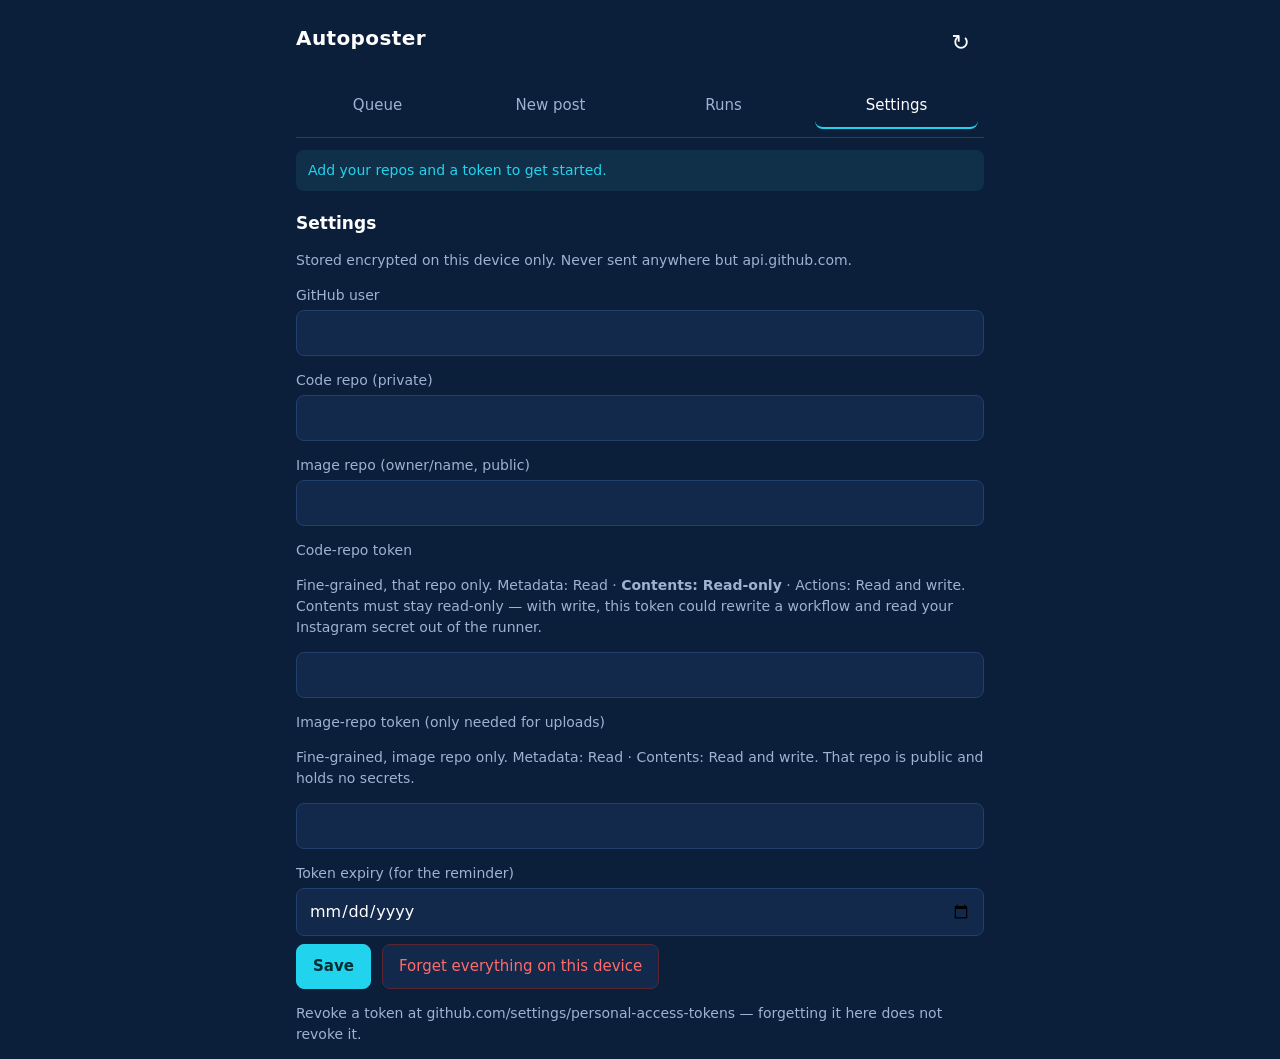
==== docs/index.html @ 4c0acfe0 "Add the operator app A static page that drives the Instagram pipeline from a phone or a laptop. No s" ====
<!doctype html>
<html lang="en">
<head>
<meta charset="utf-8">
<meta name="viewport" content="width=device-width, initial-scale=1, viewport-fit=cover">
<meta name="referrer" content="no-referrer">
<!-- connect-src is pinned to the API: even if script injection succeeded, the
     token could not be sent anywhere else. blob: is for the crop preview. -->
<meta http-equiv="Content-Security-Policy" content="
  default-src 'none';
  script-src 'self';
  style-src 'self';
  img-src 'self' https://raw.githubusercontent.com blob: data:;
  connect-src https://api.github.com;
  manifest-src 'self';
  base-uri 'none';
  form-action 'none'">
<title>Autoposter</title>
<link rel="manifest" href="manifest.webmanifest">
<link rel="stylesheet" href="style.css">
<meta name="theme-color" content="#0B1E3A">
<link rel="icon" href="icon.svg" type="image/svg+xml">
<link rel="apple-touch-icon" href="icon-192.png">
</head>
<body>

<header>
  <h1>Autoposter</h1>
  <button id="refresh" class="ghost" title="Refresh">&#8635;</button>
</header>

<nav id="tabs">
  <button data-view="queue" class="on">Queue</button>
  <button data-view="new">New post</button>
  <button data-view="runs">Runs</button>
  <button data-view="settings">Settings</button>
</nav>

<p id="banner" hidden></p>

<main>
  <section id="view-queue" class="view">
    <p id="queue-summary" class="muted"></p>
    <div id="queue-list"></div>
    <p id="queue-empty" class="muted" hidden>Nothing in the queue.</p>
  </section>

  <section id="view-new" class="view" hidden>
    <h2>New post</h2>
    <label for="file">Image</label>
    <input type="file" id="file" accept="image/*">
    <div id="crop-row" hidden>
      <p class="warn" id="crop-note"></p>
      <label for="ratio">Crop to</label>
      <select id="ratio">
        <option value="0.8">Portrait 4:5 (best for feed)</option>
        <option value="1">Square 1:1</option>
        <option value="1.91">Landscape 1.91:1</option>
      </select>
    </div>
    <canvas id="preview" hidden></canvas>

    <label for="new-caption">Caption</label>
    <textarea id="new-caption" rows="7" placeholder="Write the caption…"></textarea>
    <p class="muted"><span id="new-count">0</span> / 2200</p>

    <label for="new-at">Publish at <span class="muted">(blank = next free slot)</span></label>
    <input type="datetime-local" id="new-at">

    <label class="row"><input type="checkbox" id="post-now"> Post immediately</label>

    <button id="create" class="primary" disabled>Add to queue</button>
    <p id="new-status" class="muted"></p>
  </section>

  <section id="view-runs" class="view" hidden>
    <div id="runs-list"></div>
  </section>

  <section id="view-settings" class="view" hidden>
    <h2>Settings</h2>
    <p class="muted">Stored encrypted on this device only. Never sent anywhere
      but api.github.com.</p>

    <label for="owner">GitHub user</label>
    <input id="owner" autocomplete="off" spellcheck="false">
    <label for="repo">Code repo <span class="muted">(private)</span></label>
    <input id="repo" autocomplete="off" spellcheck="false">
    <label for="mediaRepo">Image repo <span class="muted">(owner/name, public)</span></label>
    <input id="mediaRepo" autocomplete="off" spellcheck="false">

    <label for="codeToken">Code-repo token</label>
    <p class="muted">Fine-grained, that repo only. Metadata: Read &middot;
      <strong>Contents: Read-only</strong> &middot; Actions: Read and write.
      Contents must stay read-only — with write, this token could rewrite a
      workflow and read your Instagram secret out of the runner.</p>
    <input id="codeToken" type="password" autocomplete="off">

    <label for="mediaToken">Image-repo token <span class="muted">(only needed for uploads)</span></label>
    <p class="muted">Fine-grained, image repo only. Metadata: Read &middot;
      Contents: Read and write. That repo is public and holds no secrets.</p>
    <input id="mediaToken" type="password" autocomplete="off">

    <label for="expires">Token expiry <span class="muted">(for the reminder)</span></label>
    <input type="date" id="expires">

    <button id="save-settings" class="primary">Save</button>
    <button id="forget" class="danger">Forget everything on this device</button>
    <p id="settings-status" class="muted"></p>
    <p class="muted">Revoke a token at
      github.com/settings/personal-access-tokens — forgetting it here does not
      revoke it.</p>
  </section>
</main>

<template id="tpl-post">
  <article class="post">
    <img class="card" alt="" loading="lazy">
    <div class="body">
      <p class="when"></p>
      <p class="status"></p>
      <p class="error" hidden></p>
      <textarea class="caption" rows="5"></textarea>
      <p class="caption-note muted"></p>
      <div class="actions">
        <button class="approve primary">Approve</button>
        <button class="now">Post now</button>
        <button class="reject danger">Reject</button>
      </div>
      <details class="more">
        <summary>More</summary>
        <label>Move to</label>
        <input type="datetime-local" class="at">
        <button class="move">Reschedule</button>
        <div class="repair" hidden>
          <label>Record what actually happened</label>
          <input class="media-id" placeholder="Instagram media id" autocomplete="off">
          <button class="mark-published">It published</button>
          <button class="mark-failed">It failed</button>
        </div>
      </details>
      <p class="op muted" hidden></p>
    </div>
  </article>
</template>

<template id="tpl-run">
  <article class="run">
    <span class="dot"></span>
    <div>
      <p class="name"></p>
      <p class="meta muted"></p>
      <p class="steps muted" hidden></p>
    </div>
  </article>
</template>

<!-- Vendored, not a CDN tag: no supply-chain path to a page holding a
     token, and it works offline. save_queue emits wrapped block YAML,
     which is not safe to parse by hand. -->
<script src="vendor/js-yaml.min.js"></script>
<script type="module" src="app.js"></script>
</body>
</html>
---- docs/style.css ----
/* Mobile first. Tap targets are 44px minimum — this gets used one-handed. */
:root {
  --bg: #0B1E3A;
  --panel: #12294b;
  --line: #22406e;
  --fg: #ffffff;
  --muted: #9fb3d1;
  --accent: #22D3EE;
  --warn: #ffb020;
  --bad: #ff6b6b;
  --good: #3ddc97;
}

* { box-sizing: border-box; }

body {
  margin: 0;
  padding: 0 16px env(safe-area-inset-bottom) 16px;
  background: var(--bg);
  color: var(--fg);
  font: 16px/1.5 -apple-system, BlinkMacSystemFont, "Segoe UI", system-ui, sans-serif;
  max-width: 720px;
  margin-inline: auto;
}

header {
  display: flex;
  align-items: center;
  justify-content: space-between;
  padding: 16px 0 8px;
}
h1 { font-size: 20px; margin: 0; letter-spacing: .02em; }
h2 { font-size: 17px; margin: 20px 0 8px; }

nav {
  display: flex;
  gap: 4px;
  position: sticky;
  top: 0;
  background: var(--bg);
  padding: 8px 0;
  z-index: 2;
  border-bottom: 1px solid var(--line);
}
nav button {
  flex: 1;
  min-height: 44px;
  background: none;
  border: 0;
  border-bottom: 2px solid transparent;
  color: var(--muted);
  font: inherit;
  font-size: 15px;
  cursor: pointer;
}
nav button.on { color: var(--fg); border-bottom-color: var(--accent); }

#banner {
  margin: 12px 0 0;
  padding: 10px 12px;
  border-radius: 8px;
  background: #3a2a10;
  color: var(--warn);
  font-size: 14px;
}
#banner.info { background: #10304a; color: var(--accent); }

.muted { color: var(--muted); font-size: 14px; }
.warn { color: var(--warn); }

label { display: block; margin: 14px 0 4px; font-size: 14px; color: var(--muted); }
label.row { display: flex; align-items: center; gap: 8px; color: var(--fg); }
label.row input { width: auto; margin: 0; }

input, textarea, select {
  width: 100%;
  min-height: 44px;
  padding: 10px 12px;
  background: var(--panel);
  border: 1px solid var(--line);
  border-radius: 8px;
  color: var(--fg);
  font: inherit;
  font-size: 16px;            /* 16px stops iOS zooming the page on focus */
}
textarea { resize: vertical; line-height: 1.5; }
input:disabled, textarea:disabled { opacity: .55; }

button {
  min-height: 44px;
  padding: 10px 16px;
  margin: 8px 6px 0 0;
  background: var(--panel);
  border: 1px solid var(--line);
  border-radius: 8px;
  color: var(--fg);
  font: inherit;
  font-size: 15px;
  cursor: pointer;
}
button:disabled { opacity: .4; cursor: default; }
button.primary { background: var(--accent); border-color: var(--accent); color: #042c33; font-weight: 600; }
button.danger { color: var(--bad); border-color: #5a2630; }
button.ghost { background: none; border: 0; font-size: 22px; min-height: 36px; padding: 0 8px; }

/* --- posts --- */

.post {
  display: grid;
  grid-template-columns: 96px 1fr;
  gap: 12px;
  padding: 14px 0;
  border-bottom: 1px solid var(--line);
}
.post.busy { opacity: .6; }
.post .card {
  width: 96px;
  aspect-ratio: 4 / 5;
  object-fit: cover;
  border-radius: 6px;
  background: var(--panel);
}
.post .when { margin: 0; font-weight: 600; font-size: 15px; }
.post .status { margin: 2px 0 8px; font-size: 13px; color: var(--muted); }
.post .error {
  margin: 0 0 8px;
  padding: 8px;
  border-radius: 6px;
  background: #3a1a1e;
  color: var(--bad);
  font-size: 13px;
  word-break: break-word;
}
.post[data-status="pending"] .when::before { content: "● "; color: var(--warn); }
.post[data-status="approved"] .when::before { content: "● "; color: var(--good); }
.post[data-status="publishing"] .when::before,
.post[data-status="failed"] .when::before { content: "● "; color: var(--bad); }
.post[data-status="published"] { opacity: .55; }
.post[data-status="rejected"] { opacity: .4; }
.post .actions { display: flex; flex-wrap: wrap; }
.post .more { margin-top: 10px; font-size: 14px; color: var(--muted); }
.post .more summary { cursor: pointer; min-height: 32px; }
.post .op { margin: 8px 0 0; font-size: 13px; }

/* --- runs --- */

.run {
  display: grid;
  grid-template-columns: 14px 1fr;
  gap: 10px;
  align-items: start;
  padding: 12px 0;
  border-bottom: 1px solid var(--line);
  cursor: pointer;
}
.run p { margin: 0; }
.run .name { font-size: 15px; }
.run .steps { margin-top: 6px; color: var(--bad); }
.dot { width: 10px; height: 10px; border-radius: 50%; margin-top: 7px; background: var(--muted); }
.dot[data-outcome="success"] { background: var(--good); }
.dot[data-outcome="failure"] { background: var(--bad); }
.dot[data-outcome="cancelled"] { background: var(--warn); }
.dot[data-outcome="in_progress"], .dot[data-outcome="queued"] { background: var(--accent); }

#preview { width: 100%; max-width: 280px; border-radius: 8px; margin-top: 12px; display: block; }

@media (min-width: 560px) {
  .post { grid-template-columns: 140px 1fr; }
  .post .card { width: 140px; }
}
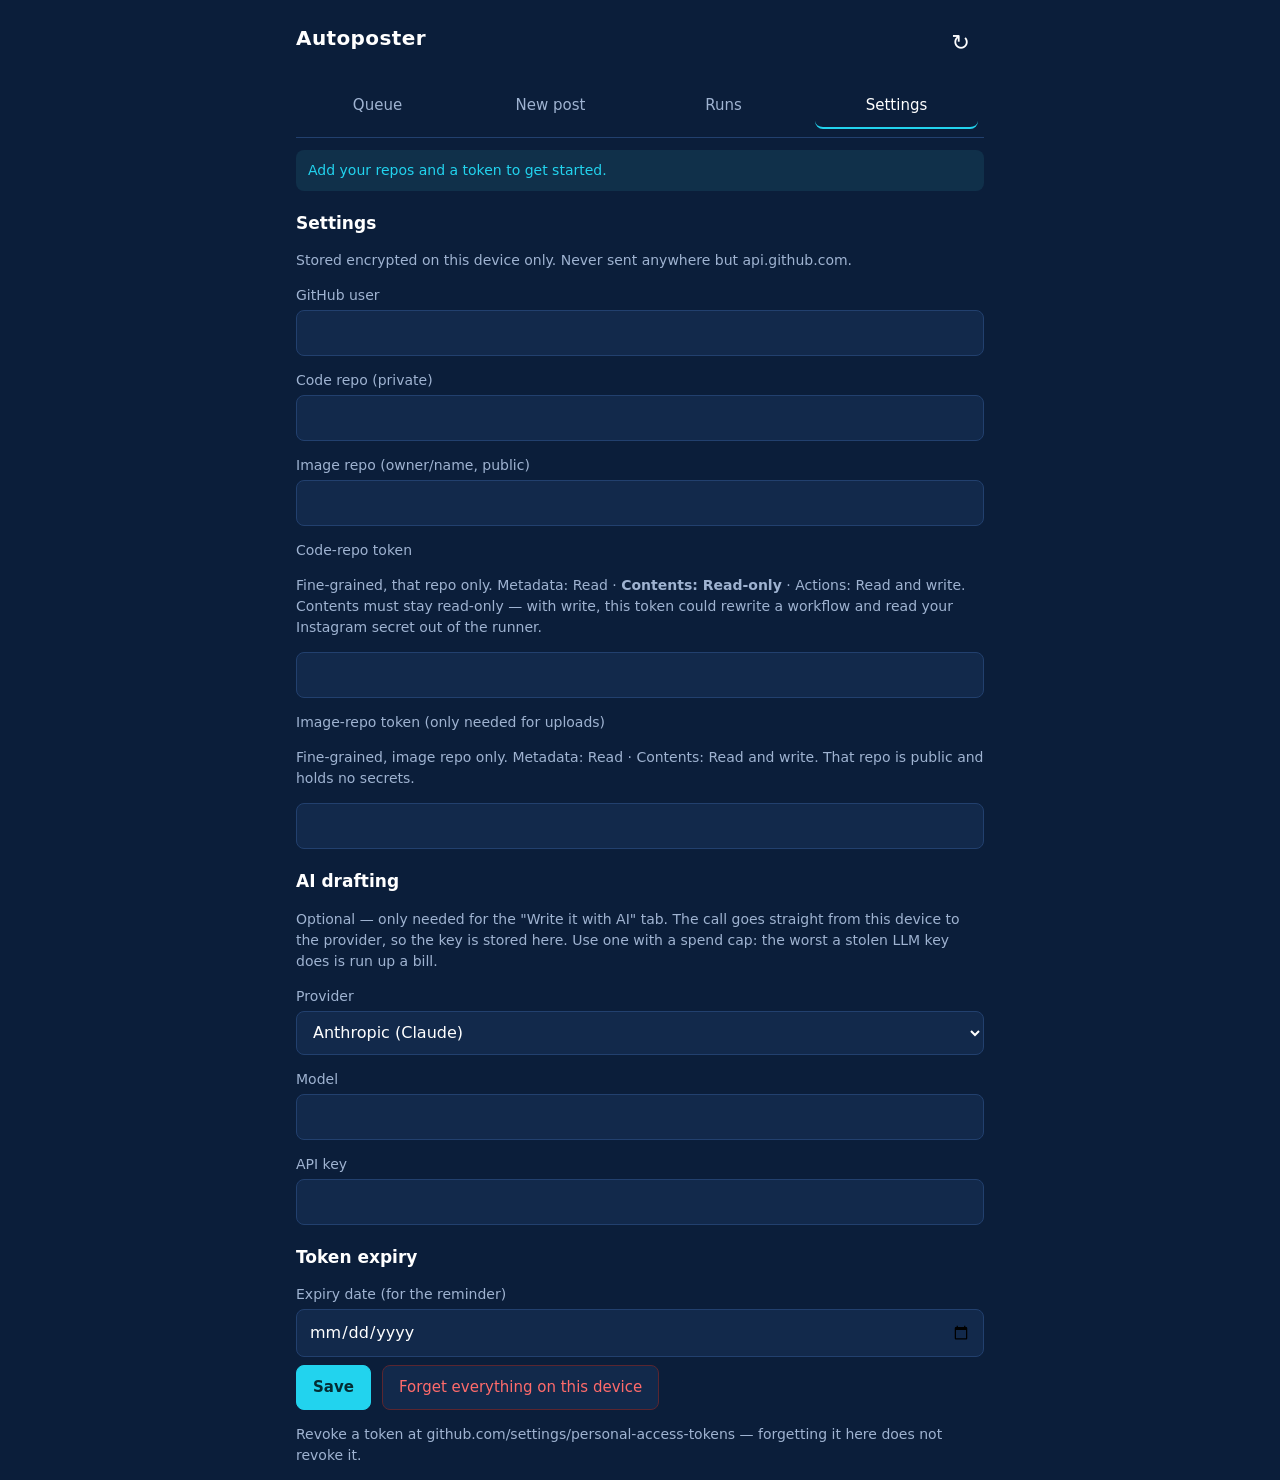
==== commit 749af61c: "Add AI drafting, and fix two bugs the first run exposed New post now has two ways in: upload an imag" ====
--- a/docs/index.html
+++ b/docs/index.html
@@ -11,7 +11,7 @@
   script-src 'self';
   style-src 'self';
   img-src 'self' https://raw.githubusercontent.com blob: data:;
-  connect-src https://api.github.com;
+  connect-src https://api.github.com https://api.anthropic.com https://api.openai.com https://generativelanguage.googleapis.com https://api.x.ai https://api.deepseek.com;
   manifest-src 'self';
   base-uri 'none';
   form-action 'none'">
@@ -46,7 +46,29 @@
   </section>
 
   <section id="view-new" class="view" hidden>
-    <h2>New post</h2>
+    <div class="modes">
+      <button id="mode-image" class="mode on">Use my image</button>
+      <button id="mode-llm" class="mode">Write it with AI</button>
+    </div>
+
+    <div id="llm-pane" hidden>
+      <label for="topic">What should the post be about?</label>
+      <textarea id="topic" rows="3"
+        placeholder="e.g. why flaky tests are usually an environment problem, not a test problem"></textarea>
+      <button id="draft" class="primary">Draft it</button>
+      <p id="llm-status" class="muted"></p>
+
+      <div id="draft-pane" hidden>
+        <label for="headline">Headline <span class="muted">(large text on the card)</span></label>
+        <input id="headline">
+        <label for="bodytext">Card body <span class="muted">(one short statement per line)</span></label>
+        <textarea id="bodytext" rows="4"></textarea>
+        <p class="muted">The card is rendered when you queue it, in the same
+          style as the rest of your posts.</p>
+      </div>
+    </div>
+
+    <div id="image-pane">
     <label for="file">Image</label>
     <input type="file" id="file" accept="image/*">
     <div id="crop-row" hidden>
@@ -59,6 +81,7 @@
       </select>
     </div>
     <canvas id="preview" hidden></canvas>
+    </div>
 
     <label for="new-caption">Caption</label>
     <textarea id="new-caption" rows="7" placeholder="Write the caption…"></textarea>
@@ -74,6 +97,9 @@
   </section>
 
   <section id="view-runs" class="view" hidden>
+    <p class="muted">Every job this system has run, newest first. Each action
+      you take here becomes one of these, and so do the scheduled jobs that
+      publish and look for new images. Failures say where they stopped.</p>
     <div id="runs-list"></div>
   </section>
 
@@ -101,7 +127,22 @@
       Contents: Read and write. That repo is public and holds no secrets.</p>
     <input id="mediaToken" type="password" autocomplete="off">
 
-    <label for="expires">Token expiry <span class="muted">(for the reminder)</span></label>
+    <h2>AI drafting</h2>
+    <p class="muted">Optional — only needed for the "Write it with AI" tab. The
+      call goes straight from this device to the provider, so the key is stored
+      here. Use one with a spend cap: the worst a stolen LLM key does is run up
+      a bill.</p>
+
+    <label for="llmProvider">Provider</label>
+    <select id="llmProvider"></select>
+    <label for="llmModel">Model</label>
+    <input id="llmModel" list="model-list" autocomplete="off" spellcheck="false">
+    <datalist id="model-list"></datalist>
+    <label for="llmKey">API key</label>
+    <input id="llmKey" type="password" autocomplete="off">
+
+    <h2>Token expiry</h2>
+    <label for="expires">Expiry date <span class="muted">(for the reminder)</span></label>
     <input type="date" id="expires">
 
     <button id="save-settings" class="primary">Save</button>
--- a/docs/style.css
+++ b/docs/style.css
@@ -151,16 +151,15 @@
   align-items: start;
   padding: 12px 0;
   border-bottom: 1px solid var(--line);
-  cursor: pointer;
 }
 .run p { margin: 0; }
 .run .name { font-size: 15px; }
 .run .steps { margin-top: 6px; color: var(--bad); }
 .dot { width: 10px; height: 10px; border-radius: 50%; margin-top: 7px; background: var(--muted); }
-.dot[data-outcome="success"] { background: var(--good); }
-.dot[data-outcome="failure"] { background: var(--bad); }
+.dot[data-outcome="worked"] { background: var(--good); }
+.dot[data-outcome="failed"] { background: var(--bad); }
 .dot[data-outcome="cancelled"] { background: var(--warn); }
-.dot[data-outcome="in_progress"], .dot[data-outcome="queued"] { background: var(--accent); }
+.dot[data-outcome="running"] { background: var(--accent); }
 
 #preview { width: 100%; max-width: 280px; border-radius: 8px; margin-top: 12px; display: block; }
 
@@ -168,3 +167,13 @@
   .post { grid-template-columns: 140px 1fr; }
   .post .card { width: 140px; }
 }
+
+.modes { display: flex; gap: 6px; margin: 16px 0 8px; }
+.modes .mode {
+  flex: 1;
+  margin: 0;
+  background: var(--panel);
+  border: 1px solid var(--line);
+  color: var(--muted);
+}
+.modes .mode.on { background: var(--accent); border-color: var(--accent); color: #042c33; font-weight: 600; }
